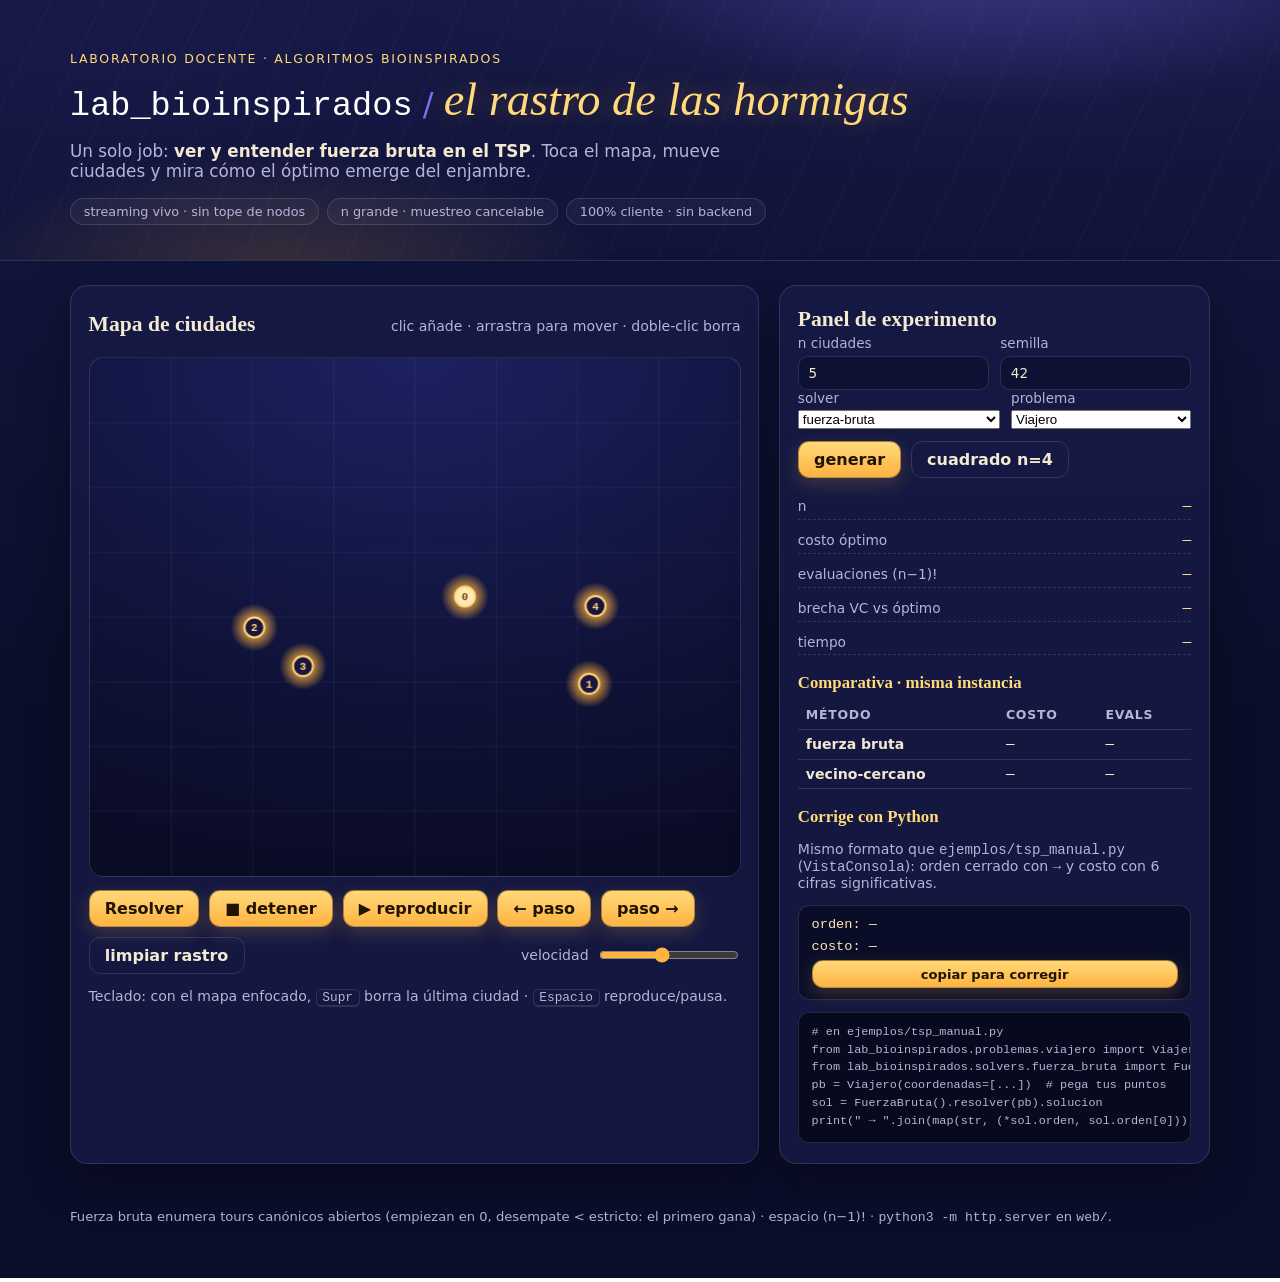
==== web/index.html @ 9b69e750 "feat: laboratorio viajero fase 0+1 + UI" ====
<!DOCTYPE html>
<html lang="es">
<head>
<meta charset="utf-8">
<meta name="viewport" content="width=device-width, initial-scale=1">
<meta name="description" content="Laboratorio interactivo: ver y entender fuerza bruta en el TSP.">
<title>lab_bioinspirados · Laboratorio TSP</title>
<link rel="stylesheet" href="styles.css">
</head>
<body>
<a class="skip" href="#lab">Saltar al laboratorio</a>

<header class="site-header">
  <div class="hero-glow" aria-hidden="true"></div>
  <div class="wrap hero">
    <p class="kicker">Laboratorio docente · algoritmos bioinspirados</p>
    <h1 class="title"><span class="title-mono">lab_bioinspirados</span> <span class="title-sep" aria-hidden="true">/</span> <span class="title-display">el rastro de las hormigas</span></h1>
    <p class="subtitle">Un solo job: <strong>ver y entender fuerza bruta en el TSP</strong>. Toca el mapa, mueve ciudades y mira cómo el óptimo emerge del enjambre.</p>
    <div class="hero-badges">
      <span class="badge">streaming vivo · sin tope de nodos</span>
      <span class="badge">n grande · muestreo cancelable</span>
      <span class="badge">100% cliente · sin backend</span>
    </div>
  </div>
</header>

<main class="wrap layout" id="lab">
  <section class="stage card" aria-labelledby="mapa-titulo">
    <div class="stage-head">
      <h2 id="mapa-titulo">Mapa de ciudades</h2>
      <p class="hint">clic añade · arrastra para mover · doble-clic borra</p>
    </div>
    <div class="canvas-frame">
      <canvas id="mapa" tabindex="0" role="application"
        aria-label="Mapa de ciudades. Clic para añadir ciudad, arrastrar para mover, doble clic para borrar."></canvas>
      <p id="aviso-heuristica" class="aviso" hidden></p>
      <p id="aviso-3d" class="aviso" hidden>n&gt;200: la vista 2D sigue activa · <a href="3d-viewer/index.html">abrir vista 3D (experimental)</a></p>
    </div>
    <div class="transport" role="group" aria-label="Controles de animación">
      <button id="btn-resolver" class="btn primary" type="button">Resolver</button>
      <button id="btn-detener" class="btn" type="button" disabled aria-disabled="true">■ detener</button>
      <button id="btn-play" class="btn" type="button" aria-pressed="false">▶ reproducir</button>
      <button id="btn-paso-atras" class="btn" type="button">← paso</button>
      <button id="btn-paso" class="btn" type="button">paso →</button>
      <button id="btn-limpiar" class="btn ghost" type="button">limpiar rastro</button>
      <label class="speed">velocidad
        <input id="velocidad" type="range" min="1" max="100" value="45">
      </label>
    </div>
    <p class="kbd-hint">Teclado: con el mapa enfocado, <kbd>Supr</kbd> borra la última ciudad · <kbd>Espacio</kbd> reproduce/pausa.</p>
  </section>

  <aside class="panel card" aria-labelledby="panel-titulo">
    <h2 id="panel-titulo">Panel de experimento</h2>
    <div class="grid2">
      <label>n ciudades
        <input id="in-n" type="number" min="2" max="1000" step="1" value="5">
      </label>
      <label>semilla
        <input id="in-semilla" type="number" min="0" max="99999" step="1" value="42">
      </label>
    </div>
    <div class="grid2">
      <label>solver<select id="sel-solver" aria-label="Solver"></select></label>
      <label>problema<select id="sel-problema" aria-label="Problema"></select></label>
    </div>
    <div class="row">
      <button id="btn-generar" class="btn" type="button">generar</button>
      <button id="btn-cuadrado" class="btn ghost" type="button" title="El caso canónico de ejemplos/tsp_manual.py">cuadrado n=4</button>
    </div>

    <dl class="stats" aria-live="polite">
      <div><dt>n</dt><dd id="st-n">—</dd></div>
      <div><dt>costo óptimo</dt><dd id="st-costo">—</dd></div>
      <div><dt>evaluaciones (n−1)!</dt><dd id="st-evals">—</dd></div>
      <div><dt>brecha VC vs óptimo</dt><dd id="st-brecha">—</dd></div>
      <div><dt>tiempo</dt><dd id="st-tiempo">—</dd></div>
    </dl>

    <h3>Comparativa · misma instancia</h3>
    <table class="cmp">
      <thead><tr><th scope="col">método</th><th scope="col">costo</th><th scope="col">evals</th></tr></thead>
      <tbody>
        <tr><th scope="row">fuerza bruta</th><td id="cmp-fb-costo">—</td><td id="cmp-fb-evals">—</td></tr>
        <tr><th scope="row">vecino-cercano</th><td id="cmp-nn-costo">—</td><td id="cmp-nn-evals">—</td></tr>
      </tbody>
    </table>

    <h3>Corrige con Python</h3>
    <p class="py-hint">Mismo formato que <code>ejemplos/tsp_manual.py</code> (<code>VistaConsola</code>): orden cerrado con <code>→</code> y costo con 6 cifras significativas.</p>
    <div class="py-box">
      <code id="py-orden">orden: —</code>
      <code id="py-costo">costo: —</code>
      <button id="btn-copiar" class="btn small" type="button">copiar para corregir</button>
    </div>
<pre class="py-snippet"><code># en ejemplos/tsp_manual.py
from lab_bioinspirados.problemas.viajero import Viajero
from lab_bioinspirados.solvers.fuerza_bruta import FuerzaBruta
pb = Viajero(coordenadas=[...])  # pega tus puntos
sol = FuerzaBruta().resolver(pb).solucion
print(" → ".join(map(str, (*sol.orden, sol.orden[0]))), f"{sol.costo:.6g}")</code></pre>
  </aside>
</main>

<footer class="wrap foot">
  <p>Fuerza bruta enumera tours canónicos abiertos (empiezan en 0, desempate &lt; estricto: el primero gana) · espacio (n−1)! · <code>python3 -m http.server</code> en <code>web/</code>.</p>
</footer>

<script src="app.js" defer></script>
</body>
</html>
---- web/styles.css ----
/* lab_bioinspirados · TSP — índigo profundo + ámbar bioluminiscente.
   Display: system serif. Cuerpo: system sans. Sin dependencias externas. */

:root {
  --bg0: #0b0e2a;
  --bg1: #141843;
  --ink: #f3ead2;
  --ink-dim: #b9b3d6;
  --ambar: #ffb340;
  --ambar-hot: #ffd97a;
  --miel: #ff8a3d;
  --violeta: #7c6cf0;
  --card: #171b47cc;
  --line: #ffffff1f;
  --focus: #ffd97a;
  --serif: Georgia, "Iowan Old Style", "Palatino Linotype", Palatino, "Times New Roman", serif;
  --sans: system-ui, -apple-system, "Segoe UI", Roboto, "Noto Sans", Ubuntu, Cantarell, sans-serif;
  --mono: ui-monospace, "Cascadia Mono", Menlo, Consolas, monospace;
}

* { box-sizing: border-box; }
html { scroll-behavior: smooth; }
body {
  margin: 0;
  font-family: var(--sans);
  color: var(--ink);
  background:
    radial-gradient(1200px 500px at 80% -10%, #3b2f7a66, transparent 60%),
    radial-gradient(900px 480px at 10% 0%, #2a1f6633, transparent 55%),
    linear-gradient(180deg, var(--bg1), var(--bg0) 55%);
  min-height: 100vh;
}
.wrap { max-width: 1180px; margin: 0 auto; padding: 0 1.25rem; }
.skip {
  position: absolute; left: -999px; top: 0; background: var(--ambar); color: #201300;
  padding: .5rem 1rem; border-radius: 0 0 .6rem 0; font-weight: 700;
}
.skip:focus { left: 0; }

/* ---------- header ---------- */
.site-header { position: relative; overflow: hidden; border-bottom: 1px solid var(--line); }
.hero-glow {
  position: absolute; inset: 0; pointer-events: none;
  background:
    radial-gradient(520px 200px at 22% 108%, #ffb3402e, transparent 65%),
    radial-gradient(700px 260px at 78% -20%, #7c6cf055, transparent 60%),
    repeating-linear-gradient(115deg, transparent 0 46px, #ffffff08 46px 47px);
}
.hero { position: relative; padding: 3.2rem 1.25rem 2.2rem; }
.kicker {
  margin: 0 0 .6rem; letter-spacing: .14em; text-transform: uppercase;
  font-size: .78rem; color: var(--ambar-hot);
}
.title { margin: 0; line-height: 1.05; font-weight: 400; }
.title-mono { font-family: var(--mono); font-size: clamp(1.4rem, 3.4vw, 2.1rem); color: #fff; }
.title-sep { color: var(--violeta); font-weight: 300; }
.title-display {
  font-family: var(--serif); font-style: italic;
  font-size: clamp(1.7rem, 4.4vw, 2.9rem); color: var(--ambar-hot);
  text-shadow: 0 0 26px #ffb34055;
}
.subtitle { max-width: 62ch; color: var(--ink-dim); font-size: 1.05rem; }
.subtitle strong { color: var(--ink); }
.hero-badges { display: flex; gap: .5rem; flex-wrap: wrap; margin-top: 1rem; }
.badge {
  border: 1px solid var(--line); border-radius: 999px; padding: .3rem .8rem;
  font-size: .8rem; color: var(--ink-dim); background: #ffffff0a;
}

/* ---------- layout ---------- */
.layout { display: grid; grid-template-columns: minmax(0, 1.6fr) minmax(280px, 1fr); gap: 1.25rem; padding: 1.5rem 1.25rem 2rem; }
.card {
  background: var(--card); border: 1px solid var(--line); border-radius: 1.1rem;
  padding: 1.1rem 1.1rem 1.25rem; backdrop-filter: blur(6px);
  box-shadow: 0 18px 50px #00000055;
}
.stage-head { display: flex; align-items: baseline; justify-content: space-between; gap: 1rem; flex-wrap: wrap; }
h2 { font-family: var(--serif); font-weight: 600; margin: .2rem 0; font-size: 1.35rem; }
h3 { font-family: var(--serif); font-size: 1.05rem; margin: 1.1rem 0 .5rem; color: var(--ambar-hot); }
.hint, .kbd-hint, .py-hint { color: var(--ink-dim); font-size: .88rem; }
kbd { font-family: var(--mono); border: 1px solid var(--line); border-bottom-width: 2px; border-radius: .35rem; padding: 0 .35rem; font-size: .8rem; }

.canvas-frame { position: relative; margin-top: .6rem; }
#mapa {
  display: block; width: 100%; height: min(62vh, 520px); min-height: 320px;
  border-radius: .9rem; border: 1px solid var(--line);
  background: radial-gradient(120% 100% at 50% 0%, #1c2160 0%, #10133a 60%, #0a0c26 100%);
  cursor: crosshair; touch-action: none;
}
#mapa:focus { outline: none; }
#mapa:focus-visible { outline: 3px solid var(--focus); outline-offset: 3px; }
.aviso {
  position: absolute; left: .8rem; right: .8rem; bottom: .8rem; margin: 0;
  background: #2a1500ee; border: 1px solid #ffb34088; color: #ffd9a0;
  border-radius: .7rem; padding: .55rem .8rem; font-size: .86rem;
}

/* ---------- transport & buttons ---------- */
.transport { display: flex; align-items: center; gap: .6rem; flex-wrap: wrap; margin-top: .8rem; }
.btn {
  font: inherit; font-weight: 600; color: #201300; background: linear-gradient(180deg, var(--ambar-hot), var(--ambar));
  border: 1px solid #00000055; border-radius: .7rem; padding: .5rem .95rem; cursor: pointer;
  box-shadow: 0 0 0 #ffb34000, 0 6px 18px #ffb34033;
}
.btn:hover { filter: brightness(1.07); }
.btn:active { transform: translateY(1px); }
.btn.ghost { background: transparent; color: var(--ink); border: 1px solid var(--line); box-shadow: none; }
.btn.ghost:hover { border-color: var(--ambar); color: var(--ambar-hot); }
.btn.small { font-size: .82rem; padding: .35rem .7rem; }
.speed { margin-left: auto; display: flex; align-items: center; gap: .5rem; color: var(--ink-dim); font-size: .88rem; }
input[type="range"] { accent-color: var(--ambar); width: 140px; }

/* ---------- panel ---------- */
.grid2 { display: grid; grid-template-columns: 1fr 1fr; gap: .7rem; }
label { display: grid; gap: .3rem; font-size: .85rem; color: var(--ink-dim); }
input[type="number"] {
  font: inherit; color: var(--ink); background: #0d1133; border: 1px solid var(--line);
  border-radius: .6rem; padding: .5rem .6rem; width: 100%;
}
.row { display: flex; gap: .6rem; margin-top: .7rem; flex-wrap: wrap; }
.stats { display: grid; gap: .45rem; margin: 1rem 0 0; padding: 0; }
.stats > div {
  display: flex; justify-content: space-between; gap: 1rem;
  border-bottom: 1px dashed var(--line); padding: .3rem 0;
}
.stats dt { color: var(--ink-dim); font-size: .86rem; }
.stats dd { margin: 0; font-family: var(--mono); font-size: .92rem; color: var(--ambar-hot); }
.cmp { width: 100%; border-collapse: collapse; font-size: .88rem; }
.cmp th, .cmp td { text-align: left; padding: .4rem .5rem; border-bottom: 1px solid var(--line); }
.cmp thead th { color: var(--ink-dim); font-weight: 600; font-size: .78rem; text-transform: uppercase; letter-spacing: .06em; }
.cmp td { font-family: var(--mono); color: var(--ink); }
.py-box {
  display: grid; gap: .4rem; background: #0a0d28; border: 1px solid var(--line);
  border-radius: .7rem; padding: .7rem .8rem;
}
.py-box code { font-family: var(--mono); font-size: .85rem; color: #ffe6b3; overflow-wrap: anywhere; }
.py-snippet {
  margin: .7rem 0 0; font-size: .74rem; line-height: 1.5; overflow-x: auto;
  background: #07091f; border: 1px solid var(--line); border-radius: .7rem; padding: .7rem .8rem; color: var(--ink-dim);
}
.py-snippet code { font-family: var(--mono); }

:focus-visible { outline: 3px solid var(--focus); outline-offset: 2px; border-radius: .3rem; }
.foot { color: var(--ink-dim); font-size: .82rem; padding-bottom: 2.5rem; }
.foot code { font-family: var(--mono); }

@media (max-width: 900px) {
  .layout { grid-template-columns: 1fr; }
  #mapa { height: 60vw; min-height: 300px; }
  .speed { margin-left: 0; }
}

@media (prefers-reduced-motion: reduce) {
  html { scroll-behavior: auto; }
  .title-display { text-shadow: none; }
  .btn:active { transform: none; }
}
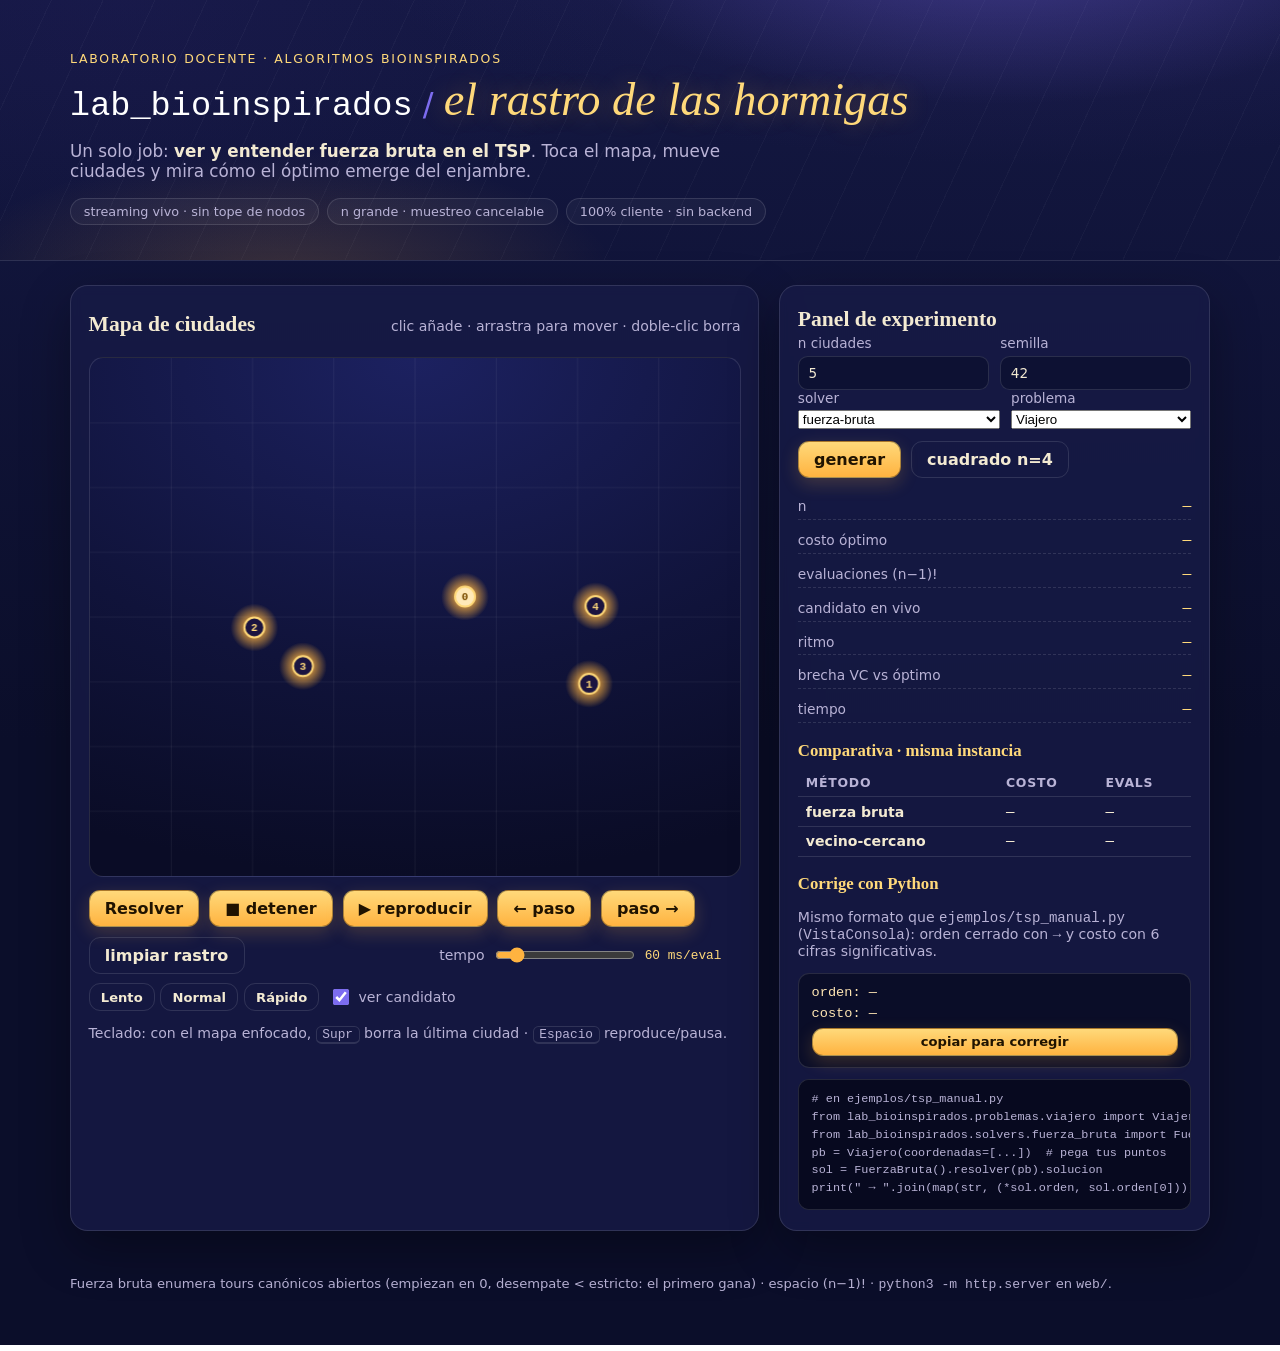
==== commit f8639c19: "feat: streaming vivo sin tope + visor 3D + vista lenta" ====
--- a/web/index.html
+++ b/web/index.html
@@ -43,9 +43,16 @@
       <button id="btn-paso-atras" class="btn" type="button">← paso</button>
       <button id="btn-paso" class="btn" type="button">paso →</button>
       <button id="btn-limpiar" class="btn ghost" type="button">limpiar rastro</button>
-      <label class="speed">velocidad
-        <input id="velocidad" type="range" min="1" max="100" value="45">
+      <label class="speed">tempo
+        <input id="velocidad" type="range" min="1" max="500" step="1" value="60" aria-describedby="tempo-val">
+        <span id="tempo-val" class="tempo-val">60 ms/eval</span>
       </label>
+      <span class="presets" role="group" aria-label="Tempo predefinido">
+        <button id="btn-lento" class="btn small ghost" type="button">Lento</button>
+        <button id="btn-normal" class="btn small ghost" type="button">Normal</button>
+        <button id="btn-rapido" class="btn small ghost" type="button">Rápido</button>
+      </span>
+      <label class="chk-cand"><input id="chk-candidato" type="checkbox" checked> ver candidato</label>
     </div>
     <p class="kbd-hint">Teclado: con el mapa enfocado, <kbd>Supr</kbd> borra la última ciudad · <kbd>Espacio</kbd> reproduce/pausa.</p>
   </section>
@@ -73,6 +80,8 @@
       <div><dt>n</dt><dd id="st-n">—</dd></div>
       <div><dt>costo óptimo</dt><dd id="st-costo">—</dd></div>
       <div><dt>evaluaciones (n−1)!</dt><dd id="st-evals">—</dd></div>
+      <div><dt>candidato en vivo</dt><dd id="st-cand">—</dd></div>
+      <div><dt>ritmo</dt><dd id="st-ritmo">—</dd></div>
       <div><dt>brecha VC vs óptimo</dt><dd id="st-brecha">—</dd></div>
       <div><dt>tiempo</dt><dd id="st-tiempo">—</dd></div>
     </dl>
--- a/web/styles.css
+++ b/web/styles.css
@@ -109,6 +109,10 @@
 .btn.small { font-size: .82rem; padding: .35rem .7rem; }
 .speed { margin-left: auto; display: flex; align-items: center; gap: .5rem; color: var(--ink-dim); font-size: .88rem; }
 input[type="range"] { accent-color: var(--ambar); width: 140px; }
+.tempo-val { font-family: var(--mono); font-size: .8rem; color: var(--ambar-hot); min-width: 7.5em; }
+.presets { display: flex; gap: .35rem; }
+.chk-cand { display: flex; align-items: center; gap: .4rem; font-size: .88rem; color: var(--ink-dim); cursor: pointer; }
+.chk-cand input { accent-color: var(--violeta); width: 1rem; height: 1rem; }
 
 /* ---------- panel ---------- */
 .grid2 { display: grid; grid-template-columns: 1fr 1fr; gap: .7rem; }
